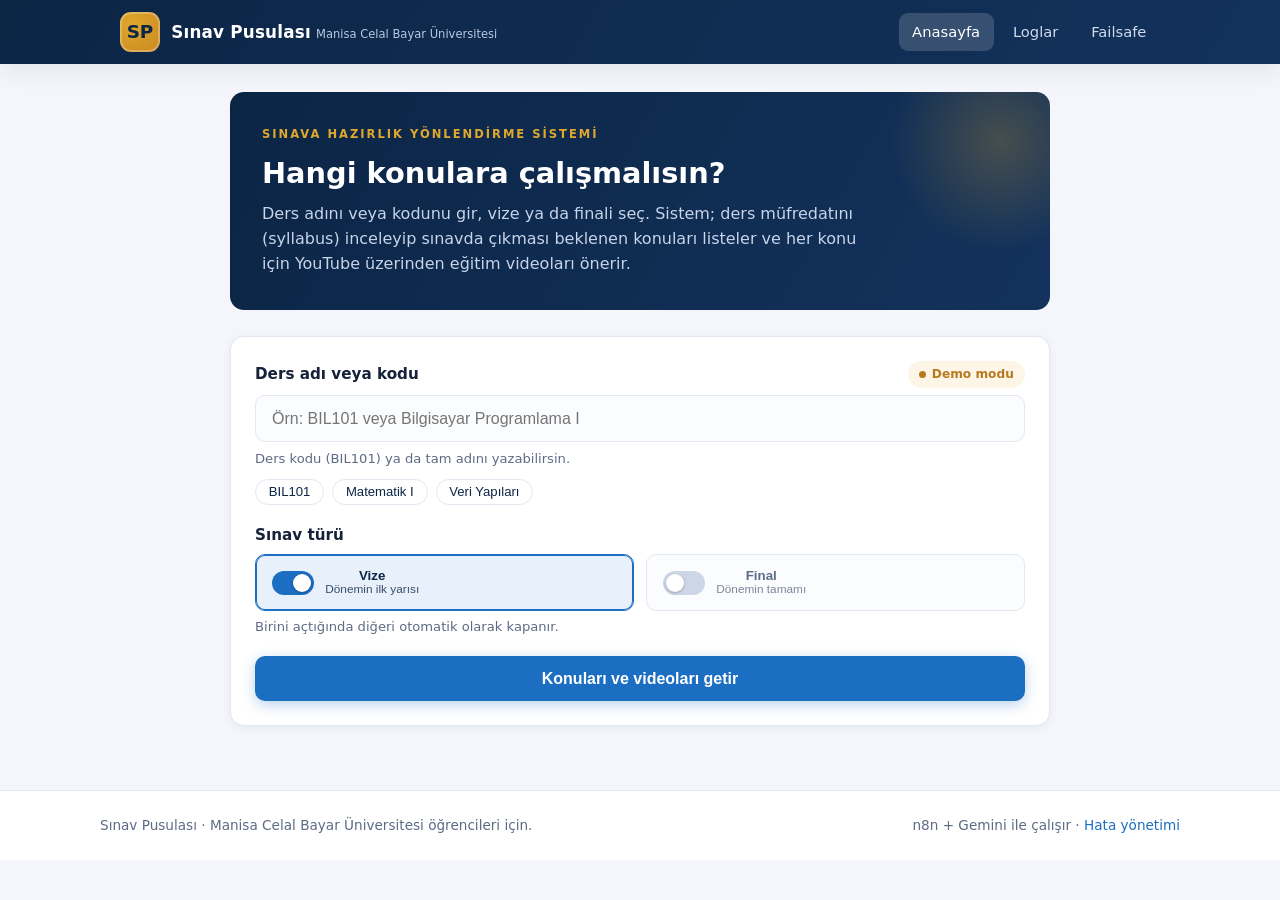
==== index.html @ aa9b1d77 "Add files via upload" ====
<!DOCTYPE html>
<html lang="tr">
<head>
  <meta charset="UTF-8" />
  <meta name="viewport" content="width=device-width, initial-scale=1.0" />
  <title>Sınav Pusulası · MCBÜ Sınava Hazırlık</title>
  <meta name="description" content="Manisa Celal Bayar Üniversitesi öğrencileri için ders bazlı vize/final konu ve eğitim videosu yönlendirme sistemi." />
  <link rel="preconnect" href="https://i.ytimg.com" />
  <link rel="stylesheet" href="css/style.css" />
</head>
<body>
  <!-- ======================= HEADER ======================= -->
  <header class="site-header">
    <nav class="nav">
      <a class="brand" href="index.html">
        <span class="brand-logo">SP</span>
        <span class="brand-text">
          <span class="brand-name">Sınav Pusulası</span>
          <span class="brand-sub">Manisa Celal Bayar Üniversitesi</span>
        </span>
      </a>
      <span class="nav-spacer"></span>
      <button class="nav-toggle" data-nav-toggle aria-label="Menü" aria-expanded="false">☰</button>
      <div class="nav-menu" data-nav-menu>
        <a class="nav-link" data-nav="index.html" href="index.html">Anasayfa</a>
        <a class="nav-link" data-nav="loglar.html" href="loglar.html">Loglar</a>
        <a class="nav-link" data-nav="failsafe.html" href="failsafe.html">Failsafe</a>
      </div>
    </nav>
  </header>

  <!-- ======================= MAIN ======================= -->
  <main class="page page--narrow">
    <section class="hero">
      <div class="eyebrow">Sınava Hazırlık Yönlendirme Sistemi</div>
      <h1>Hangi konulara çalışmalısın?</h1>
      <p>
        Ders adını veya kodunu gir, vize ya da finali seç. Sistem; ders müfredatını (syllabus)
        inceleyip sınavda çıkması beklenen konuları listeler ve her konu için YouTube üzerinden
        eğitim videoları önerir.
      </p>
    </section>

    <section class="card">
      <form id="query-form" novalidate>
        <!-- Ders adı / kodu -->
        <div class="field">
          <label class="field-label" for="course-input">
            <span>Ders adı veya kodu</span>
            <span id="mode-badge" class="badge"></span>
          </label>
          <input
            class="input" id="course-input" name="course" type="text" autocomplete="off"
            placeholder="Örn: BIL101 veya Bilgisayar Programlama I" />
          <div class="hint">Ders kodu (BIL101) ya da tam adını yazabilirsin.</div>
          <div class="examples" id="examples">
            <button type="button" class="chip">BIL101</button>
            <button type="button" class="chip">Matematik I</button>
            <button type="button" class="chip">Veri Yapıları</button>
          </div>
        </div>

        <!-- Vize / Final toggle -->
        <div class="field">
          <label class="field-label"><span>Sınav türü</span></label>
          <div class="toggle-group" role="group" aria-label="Sınav türü seçimi">
            <button type="button" class="exam-toggle is-on" id="toggle-vize" aria-pressed="true">
              <span class="switch" aria-hidden="true"></span>
              <span class="toggle-meta"><span>Vize</span><small>Dönemin ilk yarısı</small></span>
            </button>
            <button type="button" class="exam-toggle" id="toggle-final" aria-pressed="false">
              <span class="switch" aria-hidden="true"></span>
              <span class="toggle-meta"><span>Final</span><small>Dönemin tamamı</small></span>
            </button>
          </div>
          <div class="hint">Birini açtığında diğeri otomatik olarak kapanır.</div>
        </div>

        <button type="submit" class="btn btn--primary btn--block" id="submit-btn">
          <span class="btn-label">Konuları ve videoları getir</span>
        </button>
      </form>

      <div id="status-box" class="status" hidden></div>
    </section>

    <!-- Sonuçlar -->
    <section id="results" class="results" hidden></section>
  </main>

  <!-- ======================= FOOTER ======================= -->
  <footer class="site-footer">
    <div class="footer-inner">
      <span>Sınav Pusulası · Manisa Celal Bayar Üniversitesi öğrencileri için.</span>
      <span>n8n + Gemini ile çalışır · <a href="failsafe.html">Hata yönetimi</a></span>
    </div>
  </footer>

  <script src="js/config.js"></script>
  <script src="js/common.js"></script>
  <script src="js/demo-data.js"></script>
  <script src="js/app.js"></script>
  <script>
    // Örnek "chip" tıklamaları input'u doldursun
    document.getElementById("examples").addEventListener("click", (e) => {
      if (e.target.classList.contains("chip")) {
        const inp = document.getElementById("course-input");
        inp.value = e.target.textContent;
        inp.focus();
      }
    });
  </script>
</body>
</html>
---- css/style.css ----
/* =============================================================================
 *  Sınav Pusulası — Stil (style.css)
 *  Manisa Celal Bayar Üniversitesi · akademik mavi tema
 * ========================================================================== */

:root {
  --navy:        #0b2545;
  --navy-2:      #13325c;
  --blue:        #1b6ec2;
  --blue-soft:   #e8f1fb;
  --gold:        #e0a82e;
  --bg:          #f4f6fb;
  --surface:     #ffffff;
  --ink:         #16213a;
  --muted:       #5d6b85;
  --line:        #e3e8f2;
  --success:     #1c8a4d;
  --success-bg:  #e7f6ee;
  --danger:      #c62828;
  --danger-bg:   #fdecec;
  --warn:        #b7791f;
  --warn-bg:     #fdf6e7;
  --shadow:      0 6px 24px rgba(11, 37, 69, 0.08);
  --shadow-sm:   0 2px 8px rgba(11, 37, 69, 0.06);
  --radius:      14px;
  --radius-sm:   10px;
  --maxw:        1080px;
}

* { box-sizing: border-box; }

html { scroll-behavior: smooth; }

body {
  margin: 0;
  font-family: "Inter", "Segoe UI", system-ui, -apple-system, Roboto, Arial, sans-serif;
  background: var(--bg);
  color: var(--ink);
  line-height: 1.55;
  -webkit-font-smoothing: antialiased;
}

a { color: var(--blue); text-decoration: none; }
a:hover { text-decoration: underline; }

.muted { color: var(--muted); }
.small { font-size: 0.86rem; }
code {
  font-family: "JetBrains Mono", ui-monospace, "SF Mono", Menlo, Consolas, monospace;
  background: #eef2f9; padding: 1px 6px; border-radius: 6px; font-size: 0.85em;
  color: var(--navy);
}

/* ---------------------------------------------------------------- header */
.site-header {
  background: linear-gradient(120deg, var(--navy) 0%, var(--navy-2) 100%);
  color: #fff;
  position: sticky; top: 0; z-index: 50;
  box-shadow: var(--shadow);
}
.nav {
  max-width: var(--maxw);
  margin: 0 auto;
  display: flex; align-items: center; gap: 1rem;
  padding: 0.75rem 1.25rem;
}
.brand { display: flex; align-items: center; gap: 0.7rem; color: #fff; }
.brand:hover { text-decoration: none; }
.brand-logo {
  width: 40px; height: 40px; border-radius: 11px;
  background: radial-gradient(circle at 30% 30%, var(--gold), #c9881f);
  display: grid; place-items: center;
  font-weight: 800; color: var(--navy); font-size: 1.15rem;
  box-shadow: inset 0 0 0 2px rgba(255,255,255,0.25);
}
.brand-text { line-height: 1.1; }
.brand-name { font-weight: 700; font-size: 1.05rem; letter-spacing: 0.2px; }
.brand-sub  { font-size: 0.72rem; color: #b9c8e2; }

.nav-spacer { flex: 1; }
.nav-menu { display: flex; gap: 0.35rem; align-items: center; }
.nav-link {
  color: #cdd9 ; color: #cfdaee;
  padding: 0.45rem 0.85rem; border-radius: 9px;
  font-size: 0.92rem; font-weight: 500;
  transition: background 0.15s, color 0.15s;
}
.nav-link:hover { background: rgba(255,255,255,0.10); color: #fff; text-decoration: none; }
.nav-link.is-active { background: rgba(255,255,255,0.16); color: #fff; }

.nav-toggle {
  display: none; background: transparent; border: 0; color: #fff;
  font-size: 1.5rem; cursor: pointer; padding: 0.25rem 0.5rem;
}

/* ---------------------------------------------------------------- layout */
.page { max-width: var(--maxw); margin: 0 auto; padding: 1.75rem 1.25rem 4rem; }
.page--narrow { max-width: 860px; }

.hero {
  background: linear-gradient(120deg, var(--navy) 0%, var(--navy-2) 100%);
  color: #fff; border-radius: var(--radius);
  padding: 2.1rem 2rem; margin-bottom: 1.6rem;
  position: relative; overflow: hidden;
}
.hero::after {
  content: ""; position: absolute; right: -60px; top: -60px;
  width: 220px; height: 220px; border-radius: 50%;
  background: radial-gradient(circle, rgba(224,168,46,0.25), transparent 70%);
}
.hero h1 { margin: 0 0 0.4rem; font-size: 1.8rem; }
.hero p  { margin: 0; color: #c7d4ea; max-width: 60ch; }
.hero .eyebrow {
  text-transform: uppercase; letter-spacing: 2px; font-size: 0.72rem;
  color: var(--gold); font-weight: 700; margin-bottom: 0.5rem;
}

/* ---------------------------------------------------------------- card */
.card {
  background: var(--surface); border: 1px solid var(--line);
  border-radius: var(--radius); box-shadow: var(--shadow-sm);
  padding: 1.5rem;
}
.card + .card { margin-top: 1.25rem; }

/* ---------------------------------------------------------------- form */
.field { margin-bottom: 1.15rem; }
.field-label {
  display: flex; align-items: center; justify-content: space-between;
  font-weight: 600; margin-bottom: 0.45rem; font-size: 0.95rem;
}
.input {
  width: 100%; padding: 0.85rem 1rem; font-size: 1rem;
  border: 1.5px solid var(--line); border-radius: var(--radius-sm);
  background: #fbfcfe; color: var(--ink); transition: border-color 0.15s, box-shadow 0.15s;
}
.input:focus {
  outline: none; border-color: var(--blue);
  box-shadow: 0 0 0 3px rgba(27,110,194,0.15); background: #fff;
}
.hint { font-size: 0.82rem; color: var(--muted); margin-top: 0.4rem; }

/* ---- vize / final toggle (biri açılınca diğeri kapanır) ---- */
.toggle-group { display: flex; gap: 0.75rem; flex-wrap: wrap; }
.exam-toggle {
  flex: 1; min-width: 150px; cursor: pointer;
  display: flex; align-items: center; gap: 0.7rem;
  padding: 0.8rem 1rem; border-radius: var(--radius-sm);
  border: 1.5px solid var(--line); background: #fbfcfe;
  font-weight: 600; color: var(--muted);
  transition: all 0.18s ease;
}
.exam-toggle:hover { border-color: #c5d3ea; }
.exam-toggle .switch {
  width: 42px; height: 24px; border-radius: 999px; background: #cdd6e6;
  position: relative; flex-shrink: 0; transition: background 0.18s;
}
.exam-toggle .switch::after {
  content: ""; position: absolute; top: 3px; left: 3px;
  width: 18px; height: 18px; border-radius: 50%; background: #fff;
  box-shadow: 0 1px 3px rgba(0,0,0,0.25); transition: transform 0.18s;
}
.exam-toggle .toggle-meta { display: flex; flex-direction: column; line-height: 1.15; }
.exam-toggle .toggle-meta small { font-weight: 500; font-size: 0.74rem; color: inherit; opacity: 0.8; }
.exam-toggle.is-on {
  border-color: var(--blue); background: var(--blue-soft); color: var(--navy);
  box-shadow: 0 0 0 1px var(--blue) inset;
}
.exam-toggle.is-on .switch { background: var(--blue); }
.exam-toggle.is-on .switch::after { transform: translateX(18px); }

/* ---------------------------------------------------------------- button */
.btn {
  display: inline-flex; align-items: center; justify-content: center; gap: 0.5rem;
  padding: 0.85rem 1.6rem; border-radius: var(--radius-sm);
  border: 0; font-size: 1rem; font-weight: 600; cursor: pointer;
  transition: transform 0.05s, box-shadow 0.15s, background 0.15s;
}
.btn--primary {
  background: var(--blue); color: #fff; box-shadow: 0 4px 14px rgba(27,110,194,0.3);
}
.btn--primary:hover { background: #1860a8; }
.btn--primary:active { transform: translateY(1px); }
.btn:disabled { opacity: 0.65; cursor: not-allowed; }
.btn--ghost {
  background: #fff; color: var(--navy); border: 1.5px solid var(--line);
}
.btn--ghost:hover { border-color: var(--blue); color: var(--blue); }
.btn--block { width: 100%; }
.btn.is-loading .btn-label { opacity: 0.7; }

/* ---------------------------------------------------------------- badge / tag */
.badge {
  display: inline-flex; align-items: center; gap: 0.35rem;
  padding: 0.25rem 0.7rem; border-radius: 999px;
  font-size: 0.76rem; font-weight: 700;
}
.badge::before { content: ""; width: 7px; height: 7px; border-radius: 50%; background: currentColor; }
.badge--live { background: var(--success-bg); color: var(--success); }
.badge--demo { background: var(--warn-bg); color: var(--warn); }

.tag {
  display: inline-block; padding: 0.12rem 0.55rem; border-radius: 6px;
  font-size: 0.72rem; font-weight: 700; margin-left: 0.4rem; vertical-align: middle;
}
.tag--live { background: var(--blue-soft); color: var(--blue); }
.tag--demo { background: var(--warn-bg); color: var(--warn); }

/* ---------------------------------------------------------------- status box */
.status {
  margin-top: 1.1rem; padding: 0.9rem 1.1rem; border-radius: var(--radius-sm);
  font-size: 0.95rem; border: 1px solid transparent;
}
.status--loading { background: var(--blue-soft); color: var(--navy); border-color: #cfe2f6; }
.status--error   { background: var(--danger-bg); color: var(--danger); border-color: #f5c6c6; }
.status--warn    { background: var(--warn-bg); color: var(--warn); border-color: #f0e0b8; }
.err-meta { margin-top: 0.4rem; font-size: 0.85rem; opacity: 0.9; }

.spinner {
  display: inline-block; width: 15px; height: 15px; vertical-align: -2px;
  border: 2.5px solid rgba(27,110,194,0.3); border-top-color: var(--blue);
  border-radius: 50%; animation: spin 0.7s linear infinite; margin-right: 0.35rem;
}
@keyframes spin { to { transform: rotate(360deg); } }

.note {
  padding: 0.8rem 1rem; border-radius: var(--radius-sm); margin-bottom: 1rem; font-size: 0.92rem;
}
.note--warn { background: var(--warn-bg); color: var(--warn); border: 1px solid #f0e0b8; }

/* ---------------------------------------------------------------- results */
.results { margin-top: 1.5rem; }
.result-head { display: flex; align-items: center; justify-content: space-between; margin-bottom: 1.1rem; }
.result-title { margin: 0; font-size: 1.4rem; color: var(--navy); }
.result-sub { color: var(--muted); font-size: 0.92rem; margin-top: 0.15rem; }

.topics { display: grid; gap: 1rem; }
.topic-card {
  background: var(--surface); border: 1px solid var(--line);
  border-radius: var(--radius); padding: 1.25rem; box-shadow: var(--shadow-sm);
  transition: box-shadow 0.15s, transform 0.15s;
}
.topic-card:hover { box-shadow: var(--shadow); }
.topic-head { display: flex; align-items: center; gap: 0.7rem; margin-bottom: 0.5rem; }
.topic-no {
  width: 28px; height: 28px; flex-shrink: 0; border-radius: 8px;
  background: var(--navy); color: #fff; display: grid; place-items: center;
  font-weight: 700; font-size: 0.9rem;
}
.topic-title { margin: 0; font-size: 1.12rem; color: var(--navy); flex: 1; }
.topic-desc { color: var(--muted); margin: 0 0 0.9rem; font-size: 0.94rem; }

.imp-badge { font-size: 0.72rem; font-weight: 700; padding: 0.18rem 0.6rem; border-radius: 999px; }
.imp--high { background: #fdecec; color: var(--danger); }
.imp--mid  { background: var(--blue-soft); color: var(--blue); }
.imp--low  { background: #eef1f6; color: var(--muted); }

/* video cards */
.video-grid { display: grid; grid-template-columns: repeat(auto-fill, minmax(220px, 1fr)); gap: 0.7rem; }
.video-card {
  display: flex; gap: 0.7rem; align-items: center;
  padding: 0.55rem; border: 1px solid var(--line); border-radius: var(--radius-sm);
  background: #fbfcfe; color: var(--ink); transition: border-color 0.15s, background 0.15s;
}
.video-card:hover { text-decoration: none; border-color: var(--blue); background: #fff; }
.video-thumb {
  width: 64px; height: 48px; border-radius: 8px; object-fit: cover; flex-shrink: 0;
  background: #dde5f1;
}
.video-thumb--ph { display: grid; place-items: center; color: var(--blue); font-size: 1.2rem; }
.video-meta { display: flex; flex-direction: column; min-width: 0; }
.video-title {
  font-weight: 600; font-size: 0.88rem; color: var(--navy);
  display: -webkit-box; -webkit-line-clamp: 2; -webkit-box-orient: vertical; overflow: hidden;
}
.video-channel { font-size: 0.76rem; color: var(--muted); }
.video-link { font-size: 0.76rem; color: var(--blue); font-weight: 600; margin-top: 0.1rem; }

/* ---------------------------------------------------------------- example chips */
.examples { display: flex; gap: 0.5rem; flex-wrap: wrap; margin-top: 0.6rem; }
.chip {
  border: 1px solid var(--line); background: #fff; color: var(--navy);
  padding: 0.3rem 0.8rem; border-radius: 999px; font-size: 0.82rem; cursor: pointer;
  transition: all 0.15s;
}
.chip:hover { border-color: var(--blue); color: var(--blue); }

/* ---------------------------------------------------------------- logs page */
.stats { display: grid; grid-template-columns: repeat(3, 1fr); gap: 1rem; margin-bottom: 1.25rem; }
.stat {
  background: var(--surface); border: 1px solid var(--line); border-radius: var(--radius);
  padding: 1.1rem 1.25rem; box-shadow: var(--shadow-sm);
}
.stat .num { font-size: 1.9rem; font-weight: 800; line-height: 1; }
.stat .lbl { color: var(--muted); font-size: 0.85rem; margin-top: 0.3rem; }
.stat--ok .num { color: var(--success); }
.stat--fail .num { color: var(--danger); }
.stat--total .num { color: var(--navy); }

.toolbar { display: flex; gap: 0.5rem; align-items: center; flex-wrap: wrap; margin-bottom: 1rem; }
.filters { display: flex; gap: 0.35rem; }
.filter-btn {
  border: 1px solid var(--line); background: #fff; color: var(--muted);
  padding: 0.4rem 0.9rem; border-radius: 999px; cursor: pointer; font-size: 0.86rem; font-weight: 600;
}
.filter-btn.is-active { background: var(--navy); color: #fff; border-color: var(--navy); }
.toolbar-spacer { flex: 1; }

.log-list { display: flex; flex-direction: column; gap: 0.6rem; }
.log-row {
  background: var(--surface); border: 1px solid var(--line); border-left-width: 4px;
  border-radius: var(--radius-sm); cursor: pointer; overflow: hidden;
}
.log-row.is-success { border-left-color: var(--success); }
.log-row.is-fail { border-left-color: var(--danger); }
.log-summary {
  display: grid;
  grid-template-columns: 120px 1fr 70px auto 165px 18px;
  align-items: center; gap: 0.75rem; padding: 0.8rem 1rem;
}
.log-status { font-weight: 700; font-size: 0.88rem; }
.is-success .log-status { color: var(--success); }
.is-fail .log-status { color: var(--danger); }
.log-course { font-weight: 600; color: var(--navy); white-space: nowrap; overflow: hidden; text-overflow: ellipsis; }
.log-exam { font-size: 0.8rem; color: var(--muted); }
.log-errcode {
  font-size: 0.72rem; font-weight: 700; color: var(--danger);
  background: var(--danger-bg); padding: 0.1rem 0.5rem; border-radius: 6px; justify-self: start;
}
.log-time { font-size: 0.8rem; color: var(--muted); text-align: right; white-space: nowrap; }
.log-caret { color: var(--muted); transition: transform 0.15s; text-align: center; }
.log-row.is-open .log-caret { transform: rotate(180deg); }

.log-detail {
  display: none; grid-template-columns: repeat(3, 1fr); gap: 0.6rem 1.5rem;
  padding: 0.5rem 1rem 1rem; border-top: 1px solid var(--line); background: #fbfcfe;
}
.log-row.is-open .log-detail { display: grid; }
.log-detail--err { grid-template-columns: repeat(3, 1fr); }
.log-detail .k { display: block; font-size: 0.74rem; color: var(--muted); text-transform: uppercase; letter-spacing: 0.4px; }
.log-detail .v { font-size: 0.9rem; color: var(--ink); }
.log-detail .wide { grid-column: 1 / -1; }

.empty { text-align: center; padding: 3rem 1rem; color: var(--muted); }
.empty-icon { font-size: 2.5rem; margin-bottom: 0.5rem; }

/* ---------------------------------------------------------------- docs (failsafe page) */
.toc {
  background: var(--surface); border: 1px solid var(--line); border-radius: var(--radius);
  padding: 1rem 1.25rem; margin-bottom: 1.5rem; box-shadow: var(--shadow-sm);
}
.toc strong { display: block; margin-bottom: 0.5rem; color: var(--navy); }
.toc ol { margin: 0; padding-left: 1.2rem; columns: 2; }
.toc li { margin-bottom: 0.25rem; }

.doc-section { margin-bottom: 2rem; scroll-margin-top: 80px; }
.doc-section h2 {
  color: var(--navy); font-size: 1.3rem; border-bottom: 2px solid var(--line);
  padding-bottom: 0.4rem; margin-bottom: 0.8rem;
}
.doc-section h3 { color: var(--navy-2); font-size: 1.05rem; margin: 1.1rem 0 0.4rem; }
.doc-section p, .doc-section li { color: #344057; }

.fallback-grid { display: grid; grid-template-columns: repeat(auto-fit, minmax(260px, 1fr)); gap: 1rem; margin-top: 1rem; }
.fallback-item {
  background: var(--surface); border: 1px solid var(--line); border-radius: var(--radius);
  padding: 1.1rem; box-shadow: var(--shadow-sm); border-top: 3px solid var(--blue);
}
.fallback-item h3 { margin-top: 0; display: flex; align-items: center; gap: 0.5rem; }
.fallback-item .fail-icon { font-size: 1.2rem; }
.fallback-item .label {
  display: inline-block; font-size: 0.7rem; font-weight: 700; padding: 0.12rem 0.5rem;
  border-radius: 6px; background: var(--blue-soft); color: var(--blue); margin-bottom: 0.5rem;
}

/* error-code table */
.tbl { width: 100%; border-collapse: collapse; margin-top: 0.8rem; font-size: 0.92rem; }
.tbl th, .tbl td { text-align: left; padding: 0.6rem 0.7rem; border-bottom: 1px solid var(--line); vertical-align: top; }
.tbl th { background: #f0f4fa; color: var(--navy); font-size: 0.8rem; text-transform: uppercase; letter-spacing: 0.4px; }
.tbl tr:hover td { background: #fafbfe; }

/* flow diagram */
.flow { display: flex; flex-direction: column; gap: 0.5rem; margin: 1rem 0; }
.flow-step {
  display: flex; gap: 0.8rem; align-items: flex-start;
  background: var(--surface); border: 1px solid var(--line); border-radius: var(--radius-sm);
  padding: 0.85rem 1rem;
}
.flow-num {
  width: 26px; height: 26px; flex-shrink: 0; border-radius: 50%;
  background: var(--blue); color: #fff; display: grid; place-items: center; font-weight: 700; font-size: 0.85rem;
}
.flow-step.is-fail .flow-num { background: var(--danger); }
.flow-step.is-ok .flow-num { background: var(--success); }
.flow-arrow { text-align: center; color: var(--muted); font-size: 1.1rem; }

pre.code {
  background: #0e1c33; color: #d6e2f5; padding: 1rem 1.2rem; border-radius: var(--radius-sm);
  overflow-x: auto; font-size: 0.84rem; line-height: 1.5;
  font-family: "JetBrains Mono", ui-monospace, Menlo, Consolas, monospace;
}
pre.code .c { color: #6e8bb5; }
pre.code .s { color: #8fd6a0; }
pre.code .k { color: #6fb3e0; }

.callout {
  display: flex; gap: 0.8rem; padding: 1rem 1.2rem; border-radius: var(--radius-sm);
  background: var(--blue-soft); border: 1px solid #cfe2f6; margin: 1rem 0;
}
.callout .ic { font-size: 1.3rem; }

/* ---------------------------------------------------------------- footer */
.site-footer {
  border-top: 1px solid var(--line); background: #fff; color: var(--muted);
  padding: 1.5rem 1.25rem; font-size: 0.85rem;
}
.footer-inner { max-width: var(--maxw); margin: 0 auto; display: flex; justify-content: space-between; gap: 1rem; flex-wrap: wrap; }

/* ---------------------------------------------------------------- responsive */
@media (max-width: 760px) {
  .nav-menu {
    display: none; position: absolute; top: 100%; left: 0; right: 0;
    flex-direction: column; background: var(--navy-2); padding: 0.5rem;
    box-shadow: var(--shadow);
  }
  .nav-menu.is-open { display: flex; }
  .nav-toggle { display: block; }
  .nav { position: relative; }
  .stats { grid-template-columns: 1fr; }
  .log-summary { grid-template-columns: 1fr auto; grid-auto-rows: auto; gap: 0.3rem 0.75rem; }
  .log-time, .log-caret { display: none; }
  .log-detail, .log-row.is-open .log-detail { grid-template-columns: 1fr; }
  .toc ol { columns: 1; }
  .hero h1 { font-size: 1.45rem; }
}
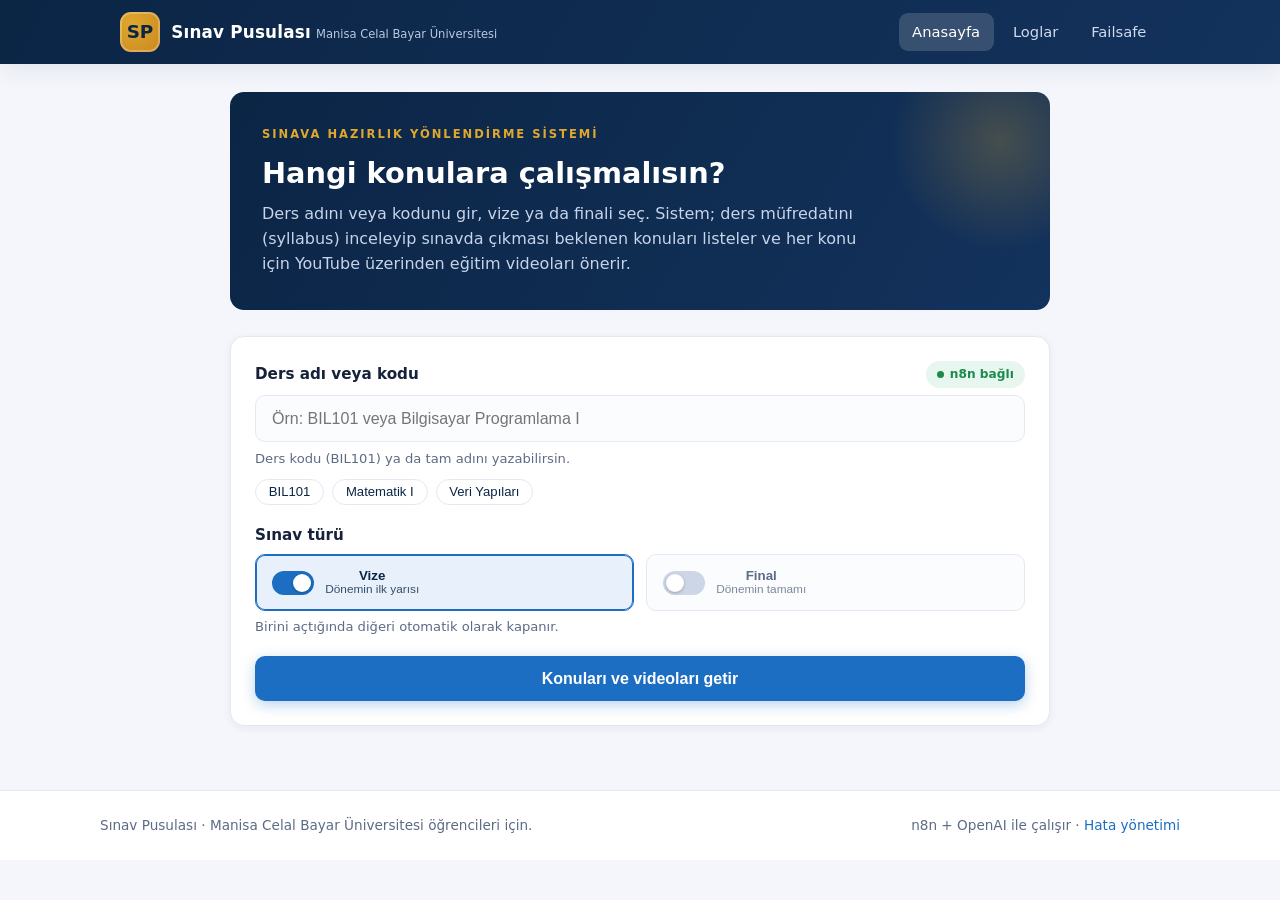
==== commit 36dbb4c0: "Add files via upload" ====
--- a/index.html
+++ b/index.html
@@ -92,7 +92,7 @@
   <footer class="site-footer">
     <div class="footer-inner">
       <span>Sınav Pusulası · Manisa Celal Bayar Üniversitesi öğrencileri için.</span>
-      <span>n8n + Gemini ile çalışır · <a href="failsafe.html">Hata yönetimi</a></span>
+      <span>n8n + OpenAI ile çalışır · <a href="failsafe.html">Hata yönetimi</a></span>
     </div>
   </footer>
 
